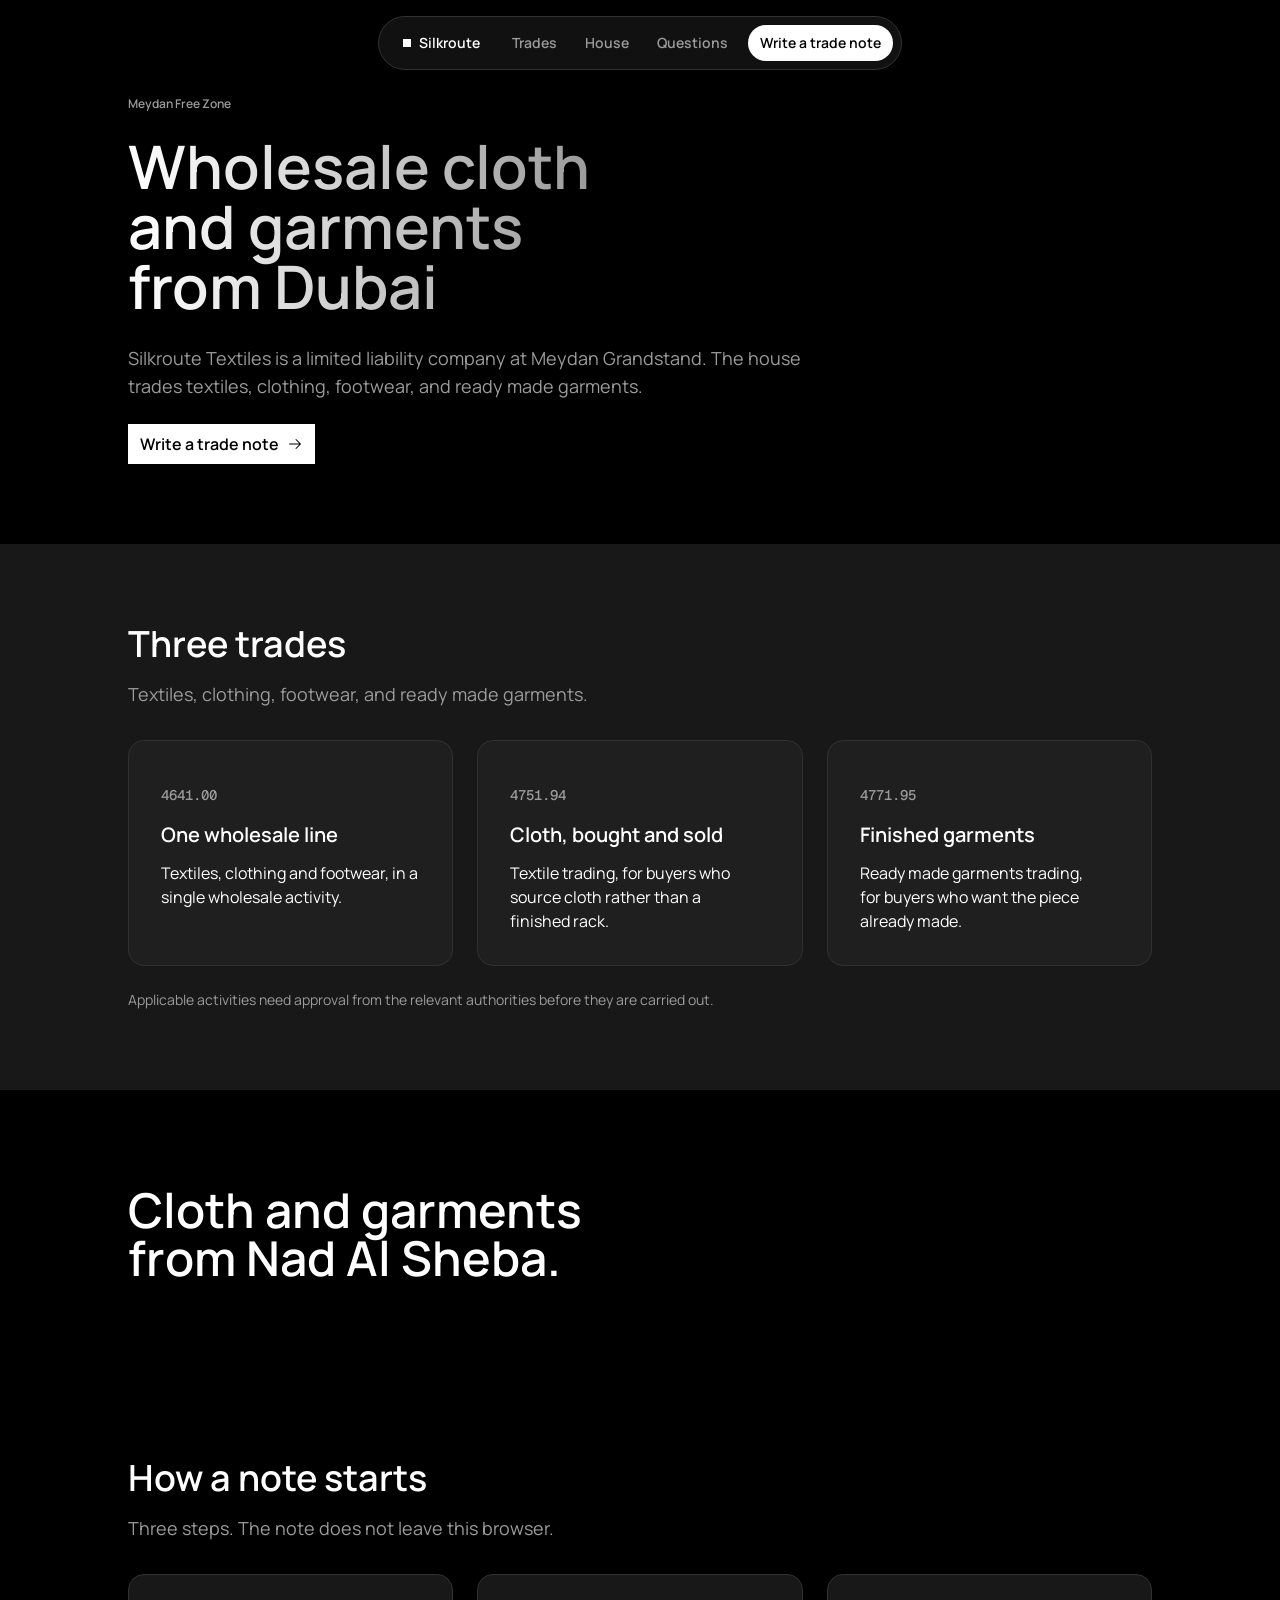
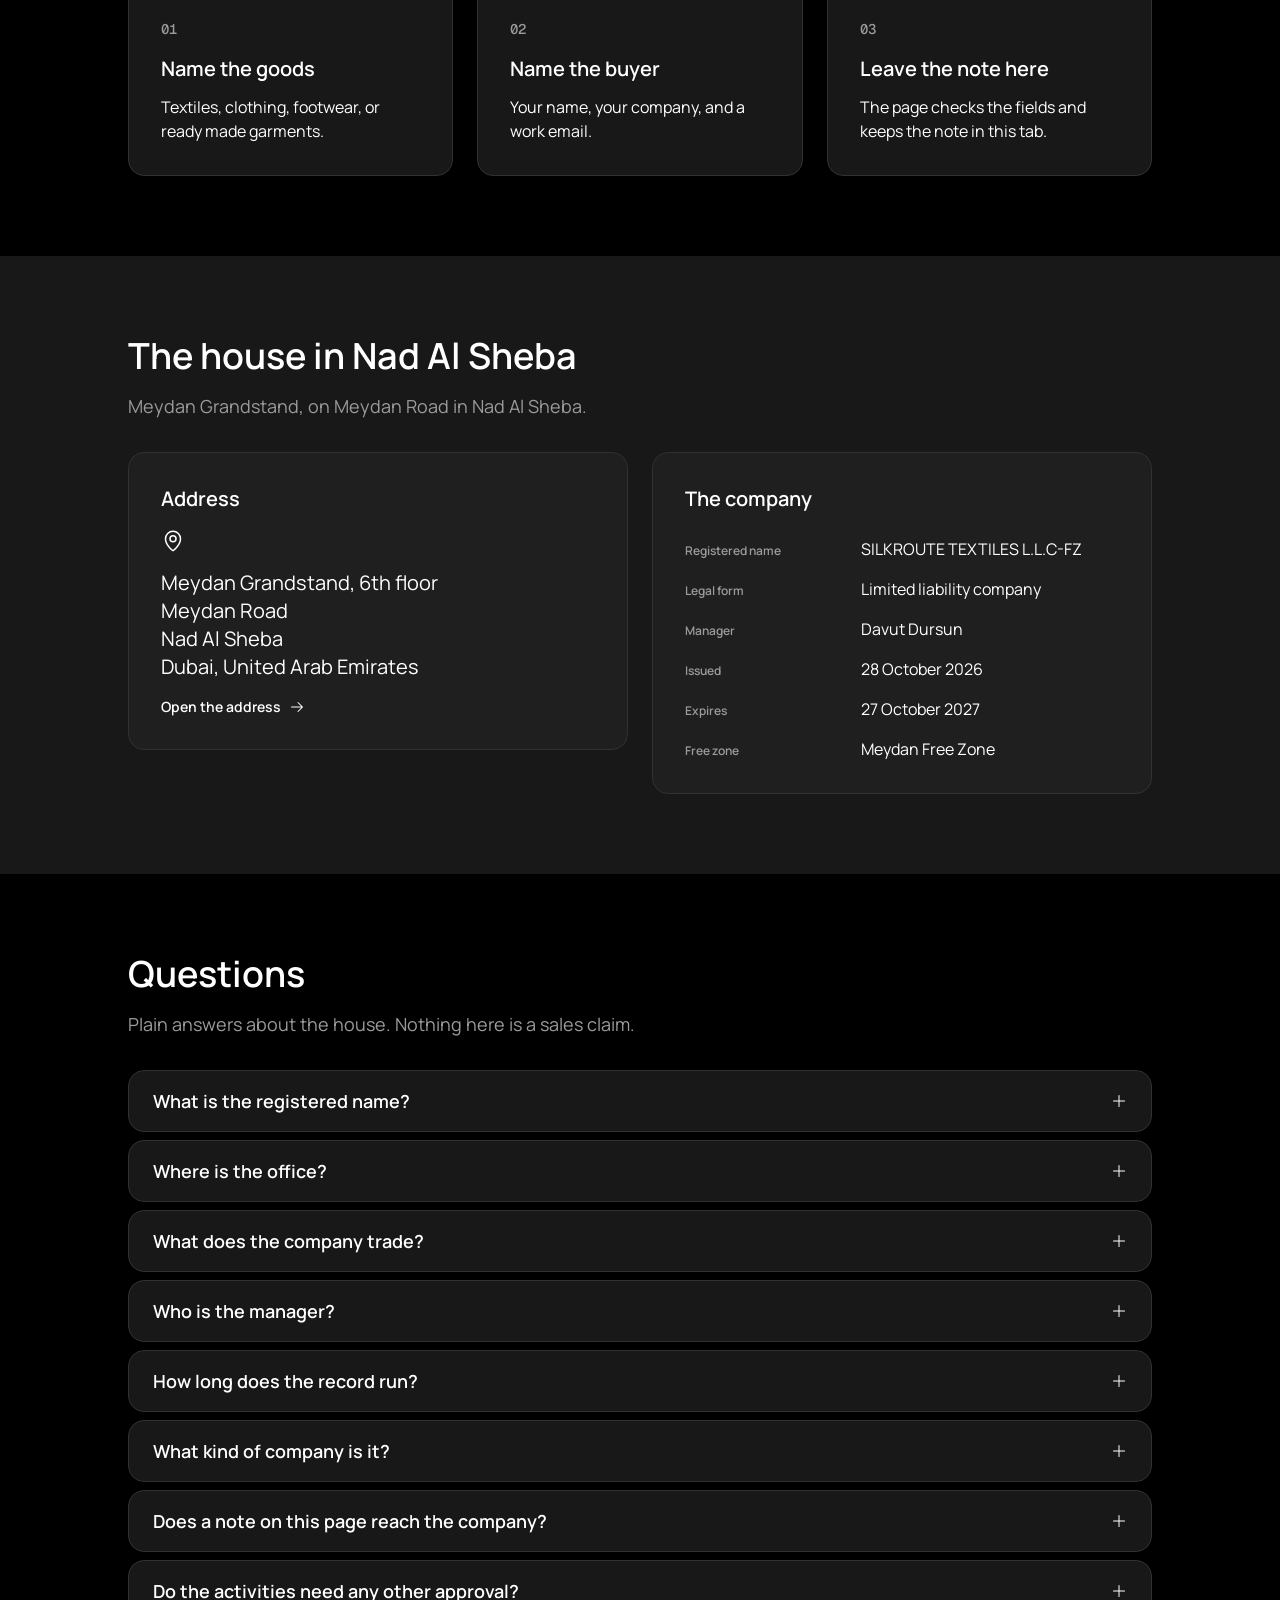
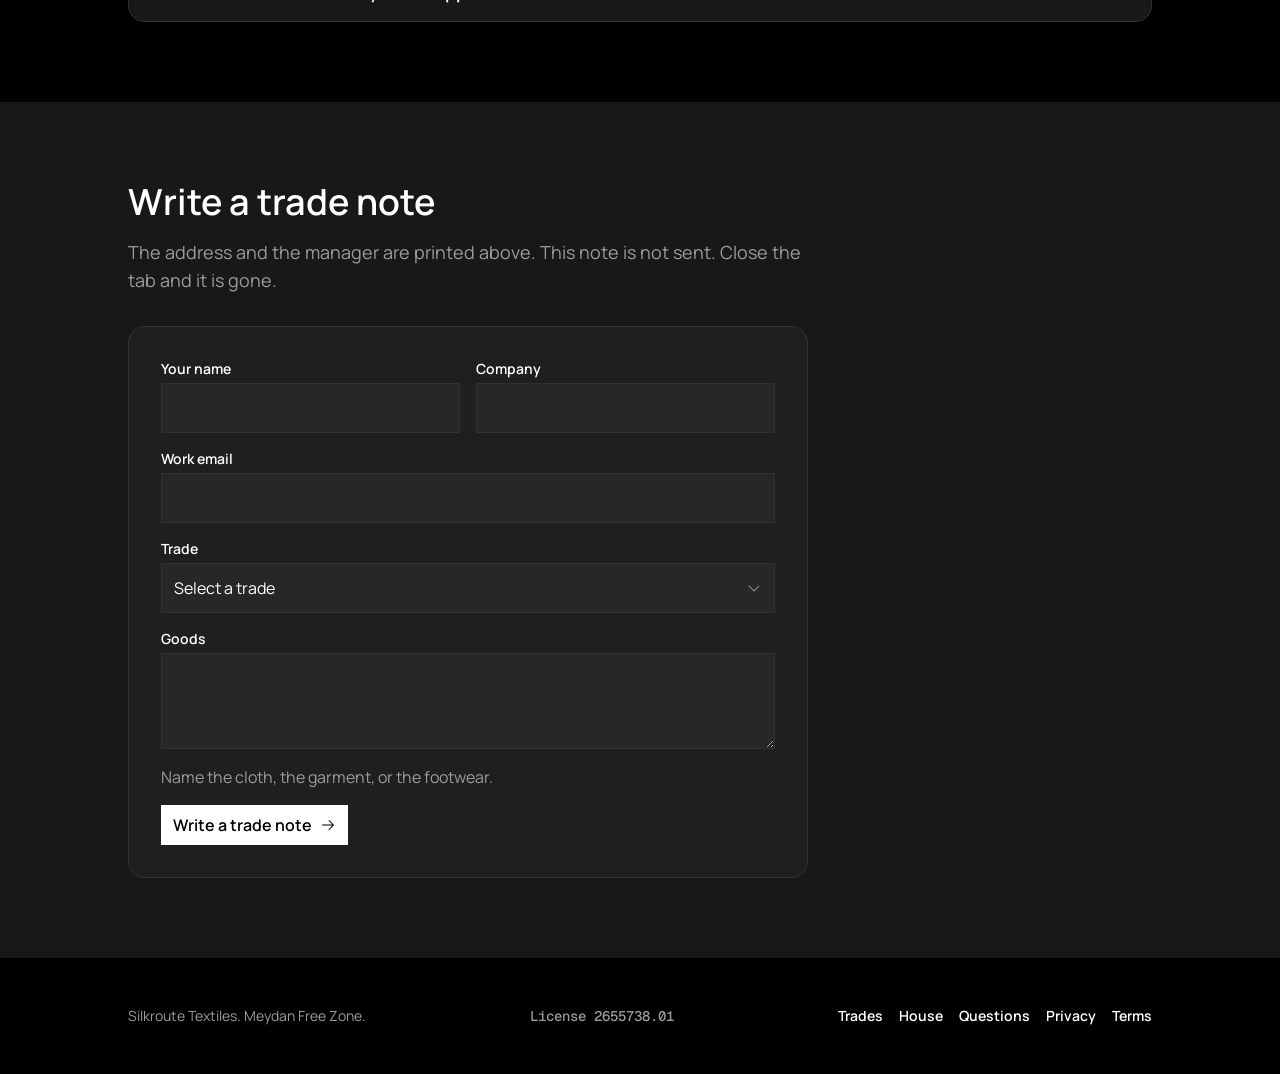
==== silkroute-textiles/index.html @ ddfe3d48 "fork attik silkroute textiles icin basit bir web sitesi" ====
<!DOCTYPE html>
<html lang="en">
<head>
  <meta charset="utf-8">
  <meta name="viewport" content="width=device-width, initial-scale=1">
  <title>Silkroute Textiles | Wholesale cloth and garments in Dubai</title>
  <meta name="description" content="Silkroute Textiles is a limited liability company at Meydan Grandstand, Dubai. The house trades textiles, clothing, footwear, and ready made garments.">
  <meta name="robots" content="index, follow">
  <meta name="theme-color" content="#000000">
  <meta property="og:type" content="website">
  <meta property="og:locale" content="en_US">
  <meta property="og:title" content="Silkroute Textiles | Wholesale cloth and garments in Dubai">
  <meta property="og:description" content="Silkroute Textiles is a limited liability company at Meydan Grandstand, Dubai. The house trades textiles, clothing, footwear, and ready made garments.">
  <meta property="og:image" content="og.svg">
  <meta property="og:image:width" content="1200">
  <meta property="og:image:height" content="630">
  <meta name="twitter:card" content="summary_large_image">
  <meta name="twitter:title" content="Silkroute Textiles | Wholesale cloth and garments in Dubai">
  <meta name="twitter:description" content="Silkroute Textiles is a limited liability company at Meydan Grandstand, Dubai. The house trades textiles, clothing, footwear, and ready made garments.">
  <meta name="twitter:image" content="og.svg">
  <link rel="icon" href="favicon.svg" type="image/svg+xml">
  <link rel="preload" href="fonts/manrope-latin-600.woff2" as="font" type="font/woff2" crossorigin>
  <link rel="stylesheet" href="css/site.css">
  <script>document.documentElement.classList.add("js");</script>
  <script type="application/ld+json">
  {
    "@context": "https://schema.org",
    "@graph": [
      {
        "@type": "Organization",
        "name": "Silkroute Textiles",
        "legalName": "SILKROUTE TEXTILES L.L.C-FZ",
        "address": {
          "@type": "PostalAddress",
          "streetAddress": "Meydan Grandstand, 6th floor, Meydan Road",
          "addressLocality": "Nad Al Sheba",
          "addressRegion": "Dubai",
          "addressCountry": "AE"
        },
        "employee": {
          "@type": "Person",
          "name": "Davut Dursun",
          "jobTitle": "Manager"
        }
      },
      {
        "@type": "FAQPage",
        "mainEntity": [
          {
            "@type": "Question",
            "name": "What is the registered name?",
            "acceptedAnswer": { "@type": "Answer", "text": "The registered name is SILKROUTE TEXTILES L.L.C-FZ. The company is a limited liability company." }
          },
          {
            "@type": "Question",
            "name": "Where is the office?",
            "acceptedAnswer": { "@type": "Answer", "text": "Meydan Grandstand, 6th floor, Meydan Road, Nad Al Sheba, Dubai, United Arab Emirates." }
          },
          {
            "@type": "Question",
            "name": "What does the company trade?",
            "acceptedAnswer": { "@type": "Answer", "text": "Wholesale of textiles, clothing and footwear. Textile trading. Ready made garments trading." }
          },
          {
            "@type": "Question",
            "name": "Who is the manager?",
            "acceptedAnswer": { "@type": "Answer", "text": "Davut Dursun is the manager." }
          },
          {
            "@type": "Question",
            "name": "How long does the record run?",
            "acceptedAnswer": { "@type": "Answer", "text": "It was issued on 28 October 2026 and it expires on 27 October 2027." }
          },
          {
            "@type": "Question",
            "name": "What kind of company is it?",
            "acceptedAnswer": { "@type": "Answer", "text": "A limited liability company in the Meydan Free Zone." }
          },
          {
            "@type": "Question",
            "name": "Does a note on this page reach the company?",
            "acceptedAnswer": { "@type": "Answer", "text": "No. The note stays in this browser tab. It is not sent to Silkroute." }
          },
          {
            "@type": "Question",
            "name": "Do the activities need any other approval?",
            "acceptedAnswer": { "@type": "Answer", "text": "Applicable activities need approval from the relevant authorities before they are carried out." }
          }
        ]
      }
    ]
  }
  </script>
</head>
<body>
  <a class="skip" href="#content">Skip to content</a>
  <header class="site-header">
    <div class="nav-bar">
      <a class="wordmark" href="index.html" aria-current="page">
        <span class="mark" aria-hidden="true"></span>
        Silkroute
      </a>
      <nav class="nav-desk" aria-label="Page sections">
        <a href="#trades">Trades</a>
        <a href="#house">House</a>
        <a href="#questions">Questions</a>
      </nav>
      <a class="btn btn-sm nav-cta" href="#note">Write a trade note</a>
      <button class="nav-toggle" type="button" aria-expanded="false" aria-controls="mobile-menu" aria-label="Open menu">
        <span class="lines" aria-hidden="true"><span></span><span></span><span></span></span>
      </button>
    </div>
  </header>
  <div id="mobile-menu" class="mobile-panel" role="dialog" aria-modal="true" aria-label="Menu" aria-hidden="true" inert>
    <a class="mobile-link" style="--i: 0" href="#trades">Trades</a>
    <a class="mobile-link" style="--i: 1" href="#house">House</a>
    <a class="mobile-link" style="--i: 2" href="#questions">Questions</a>
    <a class="mobile-link btn" style="--i: 3" href="#note">
      Write a trade note
      <svg viewBox="0 0 256 256" aria-hidden="true" fill="currentColor"><path d="M221.66,133.66l-72,72a8,8,0,0,1-11.32-11.32L196.69,136H40a8,8,0,0,1,0-16H196.69L138.34,61.66a8,8,0,0,1,11.32-11.32l72,72A8,8,0,0,1,221.66,133.66Z"/></svg>
    </a>
  </div>

  <main id="content">
    <section class="hero">
      <div class="wrap hero-grid">
        <div class="hero-copy">
          <p class="eyebrow">Meydan Free Zone</p>
          <h1>Wholesale cloth<br>and garments<br>from Dubai</h1>
          <p class="lede">Silkroute Textiles is a limited liability company at Meydan Grandstand. The house trades textiles, clothing, footwear, and ready made garments.</p>
          <a class="btn" href="#note">
            Write a trade note
            <svg viewBox="0 0 256 256" aria-hidden="true" fill="currentColor"><path d="M221.66,133.66l-72,72a8,8,0,0,1-11.32-11.32L196.69,136H40a8,8,0,0,1,0-16H196.69L138.34,61.66a8,8,0,0,1,11.32-11.32l72,72A8,8,0,0,1,221.66,133.66Z"/></svg>
          </a>
        </div>
      </div>
    </section>

    <section class="section band" id="trades">
      <div class="wrap reveal">
        <div class="section-head">
          <h2>Three trades</h2>
          <p class="lede">Textiles, clothing, footwear, and ready made garments.</p>
        </div>
        <div class="cards three">
          <article class="card">
            <p class="num mono">4641.00</p>
            <h3>One wholesale line</h3>
            <p>Textiles, clothing and footwear, in a single wholesale activity.</p>
          </article>
          <article class="card">
            <p class="num mono">4751.94</p>
            <h3>Cloth, bought and sold</h3>
            <p>Textile trading, for buyers who source cloth rather than a finished rack.</p>
          </article>
          <article class="card">
            <p class="num mono">4771.95</p>
            <h3>Finished garments</h3>
            <p>Ready made garments trading, for buyers who want the piece already made.</p>
          </article>
        </div>
        <p class="footnote">Applicable activities need approval from the relevant authorities before they are carried out.</p>
      </div>
    </section>

    <section class="tagline" aria-labelledby="tagline-text">
      <div class="wrap">
        <h2 id="tagline-text">
          <span class="word">Cloth</span>
          <span class="word">and</span>
          <span class="word">garments</span>
          <br>
          <span class="word">from</span>
          <span class="word">Nad</span>
          <span class="word">Al</span>
          <span class="word">Sheba.</span>
        </h2>
      </div>
    </section>

    <section class="section" id="path">
      <div class="wrap reveal">
        <div class="section-head">
          <h2>How a note starts</h2>
          <p class="lede">Three steps. The note does not leave this browser.</p>
        </div>
        <div class="cards three">
          <article class="card">
            <p class="num mono">01</p>
            <h3>Name the goods</h3>
            <p>Textiles, clothing, footwear, or ready made garments.</p>
          </article>
          <article class="card">
            <p class="num mono">02</p>
            <h3>Name the buyer</h3>
            <p>Your name, your company, and a work email.</p>
          </article>
          <article class="card">
            <p class="num mono">03</p>
            <h3>Leave the note here</h3>
            <p>The page checks the fields and keeps the note in this tab.</p>
          </article>
        </div>
      </div>
    </section>

    <section class="section band" id="house">
      <div class="wrap reveal">
        <div class="section-head">
          <h2>The house in Nad Al Sheba</h2>
          <p class="lede">Meydan Grandstand, on Meydan Road in Nad Al Sheba.</p>
        </div>
        <div class="house-grid">
          <article class="card address">
            <h3>Address</h3>
            <svg class="pin" viewBox="0 0 256 256" aria-hidden="true" fill="currentColor"><path d="M128,64a40,40,0,1,0,40,40A40,40,0,0,0,128,64Zm0,64a24,24,0,1,1,24-24A24,24,0,0,1,128,128Zm0-112a88.1,88.1,0,0,0-88,88c0,31.4,14.51,64.68,42,96.25a254.19,254.19,0,0,0,41.45,38.3,8,8,0,0,0,9.18,0A254.19,254.19,0,0,0,174,200.25c27.45-31.57,42-64.85,42-96.25A88.1,88.1,0,0,0,128,16Zm0,206c-16.53-13-72-60.75-72-118a72,72,0,0,1,144,0C200,161.23,144.53,209,128,222Z"/></svg>
            <p>Meydan Grandstand, 6th floor<br>Meydan Road<br>Nad Al Sheba<br>Dubai, United Arab Emirates</p>
            <a class="text-link" href="https://www.google.com/maps/search/?api=1&amp;query=Meydan%20Grandstand%2C%20Meydan%20Road%2C%20Nad%20Al%20Sheba%2C%20Dubai">
              Open the address
              <svg viewBox="0 0 256 256" aria-hidden="true" fill="currentColor"><path d="M221.66,133.66l-72,72a8,8,0,0,1-11.32-11.32L196.69,136H40a8,8,0,0,1,0-16H196.69L138.34,61.66a8,8,0,0,1,11.32-11.32l72,72A8,8,0,0,1,221.66,133.66Z"/></svg>
            </a>
          </article>
          <article class="card">
            <h3>The company</h3>
            <dl class="record">
              <div>
                <dt>Registered name</dt>
                <dd>SILKROUTE TEXTILES L.L.C-FZ</dd>
              </div>
              <div>
                <dt>Legal form</dt>
                <dd>Limited liability company</dd>
              </div>
              <div>
                <dt>Manager</dt>
                <dd>Davut Dursun</dd>
              </div>
              <div>
                <dt>Issued</dt>
                <dd>28 October 2026</dd>
              </div>
              <div>
                <dt>Expires</dt>
                <dd>27 October 2027</dd>
              </div>
              <div>
                <dt>Free zone</dt>
                <dd>Meydan Free Zone</dd>
              </div>
            </dl>
          </article>
        </div>
      </div>
    </section>

    <section class="section" id="questions">
      <div class="wrap reveal">
        <div class="section-head">
          <h2>Questions</h2>
          <p class="lede">Plain answers about the house. Nothing here is a sales claim.</p>
        </div>
        <div class="questions">
          <details class="card qa">
            <summary>What is the registered name? <svg class="plus" viewBox="0 0 256 256" aria-hidden="true" fill="currentColor"><path d="M224,128a8,8,0,0,1-8,8H136v80a8,8,0,0,1-16,0V136H40a8,8,0,0,1,0-16h80V40a8,8,0,0,1,16,0v80h80A8,8,0,0,1,224,128Z"/></svg></summary>
            <div class="answer"><p>The registered name is SILKROUTE TEXTILES L.L.C-FZ. The company is a limited liability company.</p></div>
          </details>
          <details class="card qa">
            <summary>Where is the office? <svg class="plus" viewBox="0 0 256 256" aria-hidden="true" fill="currentColor"><path d="M224,128a8,8,0,0,1-8,8H136v80a8,8,0,0,1-16,0V136H40a8,8,0,0,1,0-16h80V40a8,8,0,0,1,16,0v80h80A8,8,0,0,1,224,128Z"/></svg></summary>
            <div class="answer"><p>Meydan Grandstand, 6th floor, Meydan Road, Nad Al Sheba, Dubai, United Arab Emirates.</p></div>
          </details>
          <details class="card qa">
            <summary>What does the company trade? <svg class="plus" viewBox="0 0 256 256" aria-hidden="true" fill="currentColor"><path d="M224,128a8,8,0,0,1-8,8H136v80a8,8,0,0,1-16,0V136H40a8,8,0,0,1,0-16h80V40a8,8,0,0,1,16,0v80h80A8,8,0,0,1,224,128Z"/></svg></summary>
            <div class="answer"><p>Wholesale of textiles, clothing and footwear. Textile trading. Ready made garments trading.</p></div>
          </details>
          <details class="card qa">
            <summary>Who is the manager? <svg class="plus" viewBox="0 0 256 256" aria-hidden="true" fill="currentColor"><path d="M224,128a8,8,0,0,1-8,8H136v80a8,8,0,0,1-16,0V136H40a8,8,0,0,1,0-16h80V40a8,8,0,0,1,16,0v80h80A8,8,0,0,1,224,128Z"/></svg></summary>
            <div class="answer"><p>Davut Dursun is the manager.</p></div>
          </details>
          <details class="card qa">
            <summary>How long does the record run? <svg class="plus" viewBox="0 0 256 256" aria-hidden="true" fill="currentColor"><path d="M224,128a8,8,0,0,1-8,8H136v80a8,8,0,0,1-16,0V136H40a8,8,0,0,1,0-16h80V40a8,8,0,0,1,16,0v80h80A8,8,0,0,1,224,128Z"/></svg></summary>
            <div class="answer"><p>It was issued on 28 October 2026 and it expires on 27 October 2027.</p></div>
          </details>
          <details class="card qa">
            <summary>What kind of company is it? <svg class="plus" viewBox="0 0 256 256" aria-hidden="true" fill="currentColor"><path d="M224,128a8,8,0,0,1-8,8H136v80a8,8,0,0,1-16,0V136H40a8,8,0,0,1,0-16h80V40a8,8,0,0,1,16,0v80h80A8,8,0,0,1,224,128Z"/></svg></summary>
            <div class="answer"><p>A limited liability company in the Meydan Free Zone.</p></div>
          </details>
          <details class="card qa">
            <summary>Does a note on this page reach the company? <svg class="plus" viewBox="0 0 256 256" aria-hidden="true" fill="currentColor"><path d="M224,128a8,8,0,0,1-8,8H136v80a8,8,0,0,1-16,0V136H40a8,8,0,0,1,0-16h80V40a8,8,0,0,1,16,0v80h80A8,8,0,0,1,224,128Z"/></svg></summary>
            <div class="answer"><p>No. The note stays in this browser tab. It is not sent to Silkroute.</p></div>
          </details>
          <details class="card qa">
            <summary>Do the activities need any other approval? <svg class="plus" viewBox="0 0 256 256" aria-hidden="true" fill="currentColor"><path d="M224,128a8,8,0,0,1-8,8H136v80a8,8,0,0,1-16,0V136H40a8,8,0,0,1,0-16h80V40a8,8,0,0,1,16,0v80h80A8,8,0,0,1,224,128Z"/></svg></summary>
            <div class="answer"><p>Applicable activities need approval from the relevant authorities before they are carried out.</p></div>
          </details>
        </div>
      </div>
    </section>

    <section class="section band" id="note">
      <div class="wrap reveal">
        <div class="section-head">
          <h2>Write a trade note</h2>
          <p class="lede">The address and the manager are printed above. This note is not sent. Close the tab and it is gone.</p>
        </div>
        <div class="note-grid">
          <div class="card">
            <noscript><p class="noscript-note">The note form needs JavaScript. The company facts on this page are still here to read.</p></noscript>
            <form class="note-form" method="post" action="index.html#note" novalidate>
              <div class="pair">
                <div class="field">
                  <label for="who">Your name</label>
                  <input id="who" name="who" type="text" autocomplete="name" required>
                  <p class="error" id="who-error"></p>
                </div>
                <div class="field">
                  <label for="buyer">Company</label>
                  <input id="buyer" name="buyer" type="text" autocomplete="organization" required>
                  <p class="error" id="buyer-error"></p>
                </div>
              </div>
              <div class="field">
                <label for="mail">Work email</label>
                <input id="mail" name="mail" type="email" autocomplete="email" inputmode="email" autocapitalize="off" spellcheck="false" required>
                <p class="error" id="mail-error"></p>
              </div>
              <div class="field">
                <label for="trade">Trade</label>
                <select id="trade" name="trade" required>
                  <option value="">Select a trade</option>
                  <option>Wholesale of textiles, clothing and footwear</option>
                  <option>Textile trading</option>
                  <option>Ready made garments trading</option>
                </select>
                <p class="error" id="trade-error"></p>
              </div>
              <div class="field">
                <label for="goods">Goods</label>
                <textarea id="goods" name="goods" aria-describedby="goods-hint" required></textarea>
                <p class="hint" id="goods-hint">Name the cloth, the garment, or the footwear.</p>
                <p class="error" id="goods-error"></p>
              </div>
              <button class="btn" type="submit">
                Write a trade note
                <svg viewBox="0 0 256 256" aria-hidden="true" fill="currentColor"><path d="M221.66,133.66l-72,72a8,8,0,0,1-11.32-11.32L196.69,136H40a8,8,0,0,1,0-16H196.69L138.34,61.66a8,8,0,0,1,11.32-11.32l72,72A8,8,0,0,1,221.66,133.66Z"/></svg>
              </button>
            </form>
            <div class="confirm" role="status" aria-live="polite" hidden></div>
          </div>
        </div>
      </div>
    </section>
  </main>

  <footer class="site-foot">
    <div class="wrap foot">
      <p>Silkroute Textiles. Meydan Free Zone.</p>
      <p class="mono">License 2655738.01</p>
      <nav aria-label="Footer">
        <a href="#trades">Trades</a>
        <a href="#house">House</a>
        <a href="#questions">Questions</a>
        <a href="privacy.html">Privacy</a>
        <a href="terms.html">Terms</a>
      </nav>
    </div>
  </footer>
  <script src="js/site.js"></script>
</body>
</html>
---- silkroute-textiles/css/site.css ----
@font-face {
  font-family: Manrope;
  font-style: normal;
  font-weight: 400;
  font-display: swap;
  src: url("../fonts/manrope-latin-ext-400.woff2") format("woff2");
  unicode-range: U+0100-02BA, U+02BD-02C5, U+02C7-02CC, U+02CE-02D7, U+02DD-02FF, U+0304, U+0308, U+0329, U+1D00-1DBF, U+1E00-1E9F, U+1EF2-1EFF, U+2020, U+20A0-20AB, U+20AD-20C0, U+2113, U+2C60-2C7F, U+A720-A7FF;
}
@font-face {
  font-family: Manrope;
  font-style: normal;
  font-weight: 400;
  font-display: swap;
  src: url("../fonts/manrope-latin-400.woff2") format("woff2");
  unicode-range: U+0000-00FF, U+0131, U+0152-0153, U+02BB-02BC, U+02C6, U+02DA, U+02DC, U+0304, U+0308, U+0329, U+2000-206F, U+20AC, U+2122, U+2191, U+2193, U+2212, U+2215, U+FEFF, U+FFFD;
}
@font-face {
  font-family: Manrope;
  font-style: normal;
  font-weight: 500;
  font-display: swap;
  src: url("../fonts/manrope-latin-ext-500.woff2") format("woff2");
  unicode-range: U+0100-02BA, U+02BD-02C5, U+02C7-02CC, U+02CE-02D7, U+02DD-02FF, U+0304, U+0308, U+0329, U+1D00-1DBF, U+1E00-1E9F, U+1EF2-1EFF, U+2020, U+20A0-20AB, U+20AD-20C0, U+2113, U+2C60-2C7F, U+A720-A7FF;
}
@font-face {
  font-family: Manrope;
  font-style: normal;
  font-weight: 500;
  font-display: swap;
  src: url("../fonts/manrope-latin-500.woff2") format("woff2");
  unicode-range: U+0000-00FF, U+0131, U+0152-0153, U+02BB-02BC, U+02C6, U+02DA, U+02DC, U+0304, U+0308, U+0329, U+2000-206F, U+20AC, U+2122, U+2191, U+2193, U+2212, U+2215, U+FEFF, U+FFFD;
}
@font-face {
  font-family: Manrope;
  font-style: normal;
  font-weight: 600;
  font-display: swap;
  src: url("../fonts/manrope-latin-ext-600.woff2") format("woff2");
  unicode-range: U+0100-02BA, U+02BD-02C5, U+02C7-02CC, U+02CE-02D7, U+02DD-02FF, U+0304, U+0308, U+0329, U+1D00-1DBF, U+1E00-1E9F, U+1EF2-1EFF, U+2020, U+20A0-20AB, U+20AD-20C0, U+2113, U+2C60-2C7F, U+A720-A7FF;
}
@font-face {
  font-family: Manrope;
  font-style: normal;
  font-weight: 600;
  font-display: swap;
  src: url("../fonts/manrope-latin-600.woff2") format("woff2");
  unicode-range: U+0000-00FF, U+0131, U+0152-0153, U+02BB-02BC, U+02C6, U+02DA, U+02DC, U+0304, U+0308, U+0329, U+2000-206F, U+20AC, U+2122, U+2191, U+2193, U+2212, U+2215, U+FEFF, U+FFFD;
}
@font-face {
  font-family: "Geist Mono";
  font-style: normal;
  font-weight: 400;
  font-display: swap;
  src: url("../fonts/geist-mono-latin-400.woff2") format("woff2");
  unicode-range: U+0000-00FF, U+0131, U+0152-0153, U+02BB-02BC, U+02C6, U+02DA, U+02DC, U+0304, U+0308, U+0329, U+2000-206F, U+20AC, U+2122, U+2191, U+2193, U+2212, U+2215, U+FEFF, U+FFFD;
}
@font-face {
  font-family: "Geist Mono";
  font-style: normal;
  font-weight: 500;
  font-display: swap;
  src: url("../fonts/geist-mono-latin-500.woff2") format("woff2");
  unicode-range: U+0000-00FF, U+0131, U+0152-0153, U+02BB-02BC, U+02C6, U+02DA, U+02DC, U+0304, U+0308, U+0329, U+2000-206F, U+20AC, U+2122, U+2191, U+2193, U+2212, U+2215, U+FEFF, U+FFFD;
}

:root {
  --ease: cubic-bezier(0.22, 1, 0.36, 1);
  --bg: #000000;
  --bg-1: #181818;
  --bg-2: #1f1f1f;
  --bg-3: #272727;
  --line: #313131;
  --ink: #ffffff;
  --muted: #9b9b9b;
  --s-25: 2px;
  --s-50: 4px;
  --s-75: 8px;
  --s-100: 12px;
  --s-200: 16px;
  --s-300: 24px;
  --s-400: 32px;
  --s-500: 40px;
  --s-600: 48px;
  --s-700: 64px;
  --s-800: 80px;
  --s-900: 96px;
}

*,
*::before,
*::after { box-sizing: border-box; }

[hidden] { display: none !important; }

html {
  scroll-padding-top: var(--s-900);
  background: var(--bg);
  color: var(--ink);
  font-family: Manrope, sans-serif;
  font-size: 16px;
  line-height: 24px;
  font-weight: 400;
  font-synthesis: none;
  font-style: normal;
}

body {
  margin: 0;
  min-height: 100vh;
  background: var(--bg);
  color: var(--ink);
}

body.nav-open { overflow: hidden; }

::selection {
  background: var(--line);
  color: var(--ink);
}

h1, h2, h3, p, ul, ol, dl, dd { margin: 0; }

a { color: inherit; }

img, svg { display: block; }

button, input, select, textarea {
  font: inherit;
  color: inherit;
}

.sr {
  position: absolute;
  width: 1px;
  height: 1px;
  padding: 0;
  margin: -1px;
  overflow: hidden;
  clip: rect(0, 0, 0, 0);
  white-space: nowrap;
  border: 0;
}

.skip {
  position: absolute;
  left: var(--s-200);
  top: var(--s-200);
  z-index: 40;
  padding: var(--s-75) var(--s-100);
  background: var(--ink);
  color: var(--bg);
  font-size: 14px;
  line-height: 20px;
  font-weight: 600;
  text-decoration: none;
  transform: translateY(-96px);
  transition: transform 500ms var(--ease);
}

.skip:focus { transform: none; }

:focus-visible {
  outline: 2px solid var(--ink);
  outline-offset: 2px;
}

.wrap {
  width: min(1120px, 100%);
  margin-inline: auto;
  padding-inline: var(--s-300);
}

.mono {
  font-family: "Geist Mono", ui-monospace, monospace;
  font-weight: 500;
}

.eyebrow {
  font-size: 12px;
  line-height: 16px;
  font-weight: 600;
  color: var(--muted);
}

.muted { color: var(--muted); }

.lede {
  max-width: 680px;
  font-size: 18px;
  line-height: 28px;
  color: var(--muted);
  text-wrap: pretty;
}

h1, h2, h3 { font-weight: 600; text-wrap: balance; }

.site-header {
  position: fixed;
  z-index: 30;
  top: var(--s-200);
  left: 0;
  right: 0;
  display: flex;
  justify-content: center;
  pointer-events: none;
}

.nav-bar {
  pointer-events: auto;
  display: flex;
  align-items: center;
  gap: var(--s-75);
  max-width: calc(100% - 32px);
  padding: var(--s-75) var(--s-75) var(--s-75) var(--s-100);
  background: rgba(24, 24, 24, 0.72);
  border: 1px solid var(--line);
  border-radius: 9999px;
  backdrop-filter: blur(24px);
}

@supports not (backdrop-filter: blur(24px)) {
  .nav-bar { background: rgba(24, 24, 24, 0.96); }
}

.wordmark {
  display: inline-flex;
  align-items: center;
  gap: var(--s-75);
  padding: var(--s-75) var(--s-100);
  color: var(--ink);
  font-size: 14px;
  line-height: 20px;
  font-weight: 600;
  text-decoration: none;
  border-radius: 9999px;
  transition: background-color 300ms var(--ease), transform 500ms var(--ease);
}

.wordmark:hover { background: var(--bg-3); transform: translateY(-2px); }
.wordmark:active { transform: scale(0.98); }

.mark {
  width: var(--s-75);
  height: var(--s-75);
  background: var(--ink);
}

.nav-desk {
  display: none;
  align-items: center;
  gap: var(--s-50);
}

.nav-desk a,
.nav-desk [aria-current="page"] {
  display: inline-flex;
  align-items: center;
  padding: var(--s-75) var(--s-100);
  color: var(--muted);
  font-size: 14px;
  line-height: 20px;
  font-weight: 600;
  text-decoration: none;
  border-radius: 9999px;
  transition: background-color 300ms var(--ease), color 300ms var(--ease), transform 500ms var(--ease);
}

.nav-desk a:hover {
  color: var(--ink);
  background: var(--bg-3);
  transform: translateY(-2px);
}

.nav-desk a:active { transform: scale(0.98); }

.nav-desk a[aria-current="page"],
.nav-desk [aria-current="page"] {
  color: var(--ink);
  background: var(--bg-3);
}

.btn.nav-cta { display: none; }

.btn {
  display: inline-flex;
  align-items: center;
  justify-content: center;
  gap: var(--s-75);
  padding: var(--s-75) var(--s-100);
  background: var(--ink);
  color: var(--bg);
  border: 0;
  border-radius: 0;
  font-size: 16px;
  line-height: 24px;
  font-weight: 600;
  text-decoration: none;
  cursor: pointer;
  transition: background-color 300ms var(--ease), transform 500ms var(--ease);
}

.btn svg,
.text-link svg {
  width: var(--s-200);
  height: var(--s-200);
  flex: none;
}

.btn:hover { background: var(--muted); transform: translateY(-2px); }
.btn:active { transform: scale(0.98); }
.btn:disabled { opacity: 0.4; cursor: default; transform: none; }

.btn-sm {
  font-size: 14px;
  line-height: 20px;
  border-radius: 9999px;
}

.nav-toggle {
  display: inline-flex;
  align-items: center;
  justify-content: center;
  width: var(--s-500);
  height: var(--s-500);
  padding: 0;
  background: transparent;
  border: 0;
  border-radius: 9999px;
  cursor: pointer;
  transition: background-color 300ms var(--ease), transform 500ms var(--ease);
}

.nav-toggle:hover { background: var(--bg-3); }
.nav-toggle:active { transform: scale(0.98); }

.lines {
  width: var(--s-200);
  height: var(--s-200);
  display: flex;
  flex-direction: column;
  justify-content: center;
  gap: var(--s-50);
}

.lines span {
  display: block;
  width: var(--s-200);
  height: var(--s-25);
  background: var(--ink);
  transition: transform 500ms var(--ease), opacity 300ms var(--ease);
}

.nav-toggle[aria-expanded="true"] .lines span:nth-child(1) {
  transform: translateY(6px) rotate(45deg);
}

.nav-toggle[aria-expanded="true"] .lines span:nth-child(2) { opacity: 0; }

.nav-toggle[aria-expanded="true"] .lines span:nth-child(3) {
  transform: translateY(-6px) rotate(-45deg);
}

.mobile-panel {
  position: fixed;
  inset: 0;
  z-index: 20;
  display: flex;
  flex-direction: column;
  gap: var(--s-300);
  padding: var(--s-900) var(--s-300) var(--s-300);
  background: rgba(0, 0, 0, 0.94);
  backdrop-filter: blur(24px);
  opacity: 0;
  pointer-events: none;
  transition: opacity 500ms var(--ease);
}

.mobile-panel.is-open {
  opacity: 1;
  pointer-events: auto;
}

.mobile-link {
  font-size: 30px;
  line-height: 36px;
  font-weight: 600;
  text-decoration: none;
  opacity: 0;
  transform: translateY(24px);
  transition: opacity 500ms var(--ease), transform 500ms var(--ease), color 300ms var(--ease);
  transition-delay: calc(var(--i) * 60ms);
}

.mobile-panel.is-open .mobile-link {
  opacity: 1;
  transform: none;
}

.mobile-link:hover { color: var(--muted); }
.mobile-link:active { transform: translateY(1px); }

.mobile-panel .btn {
  align-self: flex-start;
  font-size: 16px;
  line-height: 24px;
  border-radius: 0;
}

.mobile-panel .btn:hover { color: var(--bg); }

.hero { padding-top: var(--s-900); padding-bottom: var(--s-800); }

.hero-grid {
  display: grid;
  gap: var(--s-400);
}

.hero-copy {
  display: flex;
  flex-direction: column;
  align-items: flex-start;
  gap: var(--s-300);
  max-width: 680px;
}

.hero h1 {
  max-width: 680px;
  padding-bottom: var(--s-50);
  font-size: 36px;
  line-height: 40px;
  font-weight: 600;
  background-image: linear-gradient(90deg, #ffffff, #9b9b9b);
  -webkit-background-clip: text;
  background-clip: text;
  color: transparent;
}

.hero h1::selection {
  background: var(--line);
  color: var(--ink);
  -webkit-text-fill-color: var(--ink);
}

.proof {
  font-size: 14px;
  line-height: 20px;
  color: var(--muted);
}

.plate,
.card {
  background: var(--bg-1);
  border: 1px solid var(--line);
  border-radius: 16px;
  padding: var(--s-400);
}

.band .card { background: var(--bg-2); }

.plate {
  display: flex;
  flex-direction: column;
  gap: var(--s-300);
}

.plate-no {
  font-size: 36px;
  line-height: 40px;
}

.plate-list {
  list-style: none;
  padding: 0;
  display: grid;
  gap: var(--s-100);
}

.plate-list li {
  display: grid;
  grid-template-columns: var(--s-400) 1fr;
  gap: var(--s-100);
  font-size: 14px;
  line-height: 20px;
  text-wrap: pretty;
}

.plate-list .mono {
  color: var(--muted);
  font-size: 14px;
  line-height: 20px;
  padding-top: var(--s-25);
}

.section { padding-block: var(--s-800); }

.band { background: var(--bg-1); }

.section-head {
  display: flex;
  flex-direction: column;
  gap: var(--s-200);
  margin-bottom: var(--s-400);
}

.section h2 {
  max-width: 680px;
  font-size: 30px;
  line-height: 36px;
}

.cards {
  display: grid;
  gap: var(--s-200);
}

.card h3 {
  margin-top: var(--s-200);
  font-size: 20px;
  line-height: 28px;
}

.card h3:first-child { margin-top: 0; }

.address {
  display: flex;
  flex-direction: column;
  align-items: flex-start;
  gap: var(--s-200);
}

.address p,
.address .text-link { margin-top: 0; }

.card p,
.prose p,
.answer p {
  margin-top: var(--s-100);
  font-size: 16px;
  line-height: 24px;
  text-wrap: pretty;
}

.card .num {
  font-size: 14px;
  line-height: 20px;
  color: var(--muted);
}

.footnote {
  max-width: 680px;
  margin-top: var(--s-300);
  font-size: 14px;
  line-height: 20px;
  color: var(--muted);
  text-wrap: pretty;
}

.tagline { padding-block: var(--s-900); }

.tagline h2 {
  max-width: 680px;
  font-size: 36px;
  line-height: 40px;
}

.word { color: var(--ink); }

.tagline.is-armed .word {
  color: rgba(255, 255, 255, 0.3);
  transition: color 500ms var(--ease);
}

.tagline.is-armed .word.is-on { color: var(--ink); }

.house-grid,
.split {
  display: grid;
  gap: var(--s-200);
}

.address p {
  margin-top: 0;
  font-size: 20px;
  line-height: 28px;
  text-wrap: pretty;
}

.pin {
  width: var(--s-300);
  height: var(--s-300);
  color: var(--ink);
}

.record {
  display: grid;
  gap: var(--s-200);
  margin-top: var(--s-300);
}

.record div {
  display: grid;
  gap: var(--s-50);
}

.record dt {
  font-size: 12px;
  line-height: 16px;
  font-weight: 600;
  color: var(--muted);
}

.record dd {
  font-size: 16px;
  line-height: 24px;
  text-wrap: pretty;
}

.text-link {
  display: inline-flex;
  align-items: center;
  gap: var(--s-75);
  margin-top: var(--s-300);
  color: var(--ink);
  font-size: 14px;
  line-height: 20px;
  font-weight: 600;
  text-decoration: none;
  transition: color 300ms var(--ease), transform 500ms var(--ease);
}

.text-link:hover { color: var(--muted); transform: translateY(-2px); }
.text-link:active { transform: translateY(1px); }

.questions { display: grid; gap: var(--s-75); }

.qa { padding: 0; overflow: hidden; }

.qa summary {
  display: flex;
  align-items: center;
  justify-content: space-between;
  gap: var(--s-200);
  padding: var(--s-200) var(--s-300);
  font-size: 18px;
  line-height: 28px;
  font-weight: 600;
  cursor: pointer;
  list-style: none;
  text-wrap: balance;
  transition: background-color 300ms var(--ease), transform 500ms var(--ease);
}

.qa summary::-webkit-details-marker { display: none; }

.qa summary:hover { background: var(--bg-2); }
.qa summary:active { transform: translateY(1px); }

.qa .plus {
  width: var(--s-200);
  height: var(--s-200);
  flex: none;
  transition: transform 500ms var(--ease);
}

.qa[open] .plus { transform: rotate(45deg); }

.answer { padding: 0 var(--s-300) var(--s-200); }

.answer p { color: var(--muted); }

.note-grid { display: grid; gap: var(--s-300); }

.note-form,
.confirm {
  display: grid;
  gap: var(--s-200);
  justify-items: start;
}

.note-form .field,
.note-form .pair,
.confirm,
.confirm p,
.confirm h3 {
  justify-self: stretch;
  width: 100%;
}

.pair { display: grid; gap: var(--s-200); }

.field { display: grid; gap: var(--s-50); }

.field label {
  font-size: 14px;
  line-height: 20px;
  font-weight: 600;
}

.field input,
.field select,
.field textarea {
  width: 100%;
  padding: var(--s-100);
  background: var(--bg-3);
  border: 1px solid var(--line);
  border-radius: 0;
  font-size: 16px;
  line-height: 24px;
  transition: border-color 300ms var(--ease), background-color 300ms var(--ease);
}

.field textarea { min-height: var(--s-900); resize: vertical; }

.field select {
  appearance: none;
  background-image: url("data:image/svg+xml,%3Csvg xmlns='http://www.w3.org/2000/svg' viewBox='0 0 256 256' fill='%239b9b9b'%3E%3Cpath d='M213.66,101.66l-80,80a8,8,0,0,1-11.32,0l-80-80A8,8,0,0,1,53.66,90.34L128,164.69l74.34-74.35a8,8,0,0,1,11.32,11.32Z'/%3E%3C/svg%3E");
  background-repeat: no-repeat;
  background-position: right 12px center;
  background-size: 16px;
  padding-right: var(--s-500);
}

.field input:hover,
.field select:hover,
.field textarea:hover { border-color: var(--muted); }

.field.is-bad input,
.field.is-bad select,
.field.is-bad textarea { border-color: var(--ink); }

.hint,
.error {
  font-size: 14px;
  line-height: 20px;
  text-wrap: pretty;
}

.hint { color: var(--muted); }

.error:empty { display: none; }

.confirm h3 {
  font-size: 24px;
  line-height: 32px;
}

.confirm p { overflow-wrap: anywhere; }

.skeleton { display: grid; gap: var(--s-75); }

.skeleton span {
  display: block;
  height: 24px;
  background: var(--line);
  opacity: 0.7;
}

.skeleton span:nth-child(1) { width: 72%; }
.skeleton span:nth-child(2) { width: 100%; }
.skeleton span:nth-child(3) { width: 48%; }

.js .skeleton span { animation: bar 800ms var(--ease) infinite alternate; }

@keyframes bar {
  from { opacity: 0.35; }
  to { opacity: 1; }
}

.site-foot { padding-block: var(--s-600); }

.foot {
  display: flex;
  flex-direction: column;
  align-items: flex-start;
  gap: var(--s-200);
}

.foot p {
  font-size: 14px;
  line-height: 20px;
  color: var(--muted);
  text-wrap: pretty;
}

.foot nav {
  display: flex;
  flex-wrap: wrap;
  gap: var(--s-200);
}

.foot a {
  color: var(--ink);
  font-size: 14px;
  line-height: 20px;
  font-weight: 600;
  text-decoration: none;
  transition: color 300ms var(--ease);
}

.foot a:hover { color: var(--muted); }
.foot a[aria-current="page"] { color: var(--ink); }

.prose {
  display: flex;
  flex-direction: column;
  align-items: flex-start;
  gap: var(--s-200);
  max-width: 680px;
  padding-top: var(--s-900);
  padding-bottom: var(--s-800);
}

.prose h1 {
  font-size: 36px;
  line-height: 40px;
  background-image: linear-gradient(90deg, #ffffff, #9b9b9b);
  -webkit-background-clip: text;
  background-clip: text;
  color: transparent;
}

.missing {
  min-height: 100vh;
  display: flex;
  flex-direction: column;
}

.missing main { flex: 1; }

.js .reveal {
  opacity: 0;
  transform: translateY(32px);
  transition: opacity 700ms var(--ease), transform 700ms var(--ease);
}

.js .reveal.is-in {
  opacity: 1;
  transform: none;
}

@media (min-width: 800px) {
  .wrap { padding-inline: var(--s-600); }

  .nav-desk { display: flex; }
  .btn.nav-cta { display: inline-flex; }
  .nav-toggle { display: none; }
  .mobile-panel { display: none; }

  .hero h1 { font-size: 48px; line-height: 1; }

  .plate-no { font-size: 48px; line-height: 1; }

  .section h2 { font-size: 36px; line-height: 40px; }

  .cards.three { grid-template-columns: repeat(3, 1fr); gap: var(--s-300); }

  .tagline h2 { font-size: 48px; line-height: 1; }

  .house-grid { grid-template-columns: 1fr 1fr; gap: var(--s-300); align-items: start; }

  .record div { grid-template-columns: 160px 1fr; gap: var(--s-200); align-items: baseline; }

  .pair { grid-template-columns: 1fr 1fr; }

  .note-grid { grid-template-columns: minmax(0, 680px); }

  .foot {
    flex-direction: row;
    flex-wrap: wrap;
    align-items: center;
    justify-content: space-between;
  }
}

@media (min-width: 1100px) {
  .hero h1 { font-size: 60px; line-height: 1; }

  .hero-grid {
    grid-template-columns: minmax(0, 680px) minmax(280px, 1fr);
    gap: var(--s-600);
    align-items: end;
  }
}

@media (prefers-reduced-motion: reduce) {
  .skip,
  .btn,
  .wordmark,
  .nav-desk a,
  .text-link,
  .qa summary,
  .lines span,
  .mobile-link,
  .js .reveal,
  .tagline.is-armed .word {
    transition-duration: 300ms;
  }

  .btn:hover,
  .btn:active,
  .wordmark:hover,
  .wordmark:active,
  .nav-desk a:hover,
  .nav-desk a:active,
  .text-link:hover,
  .text-link:active,
  .nav-toggle:active,
  .mobile-link,
  .mobile-link:active,
  .js .reveal {
    transform: none;
  }

  .js .skeleton span { animation: none; }
}
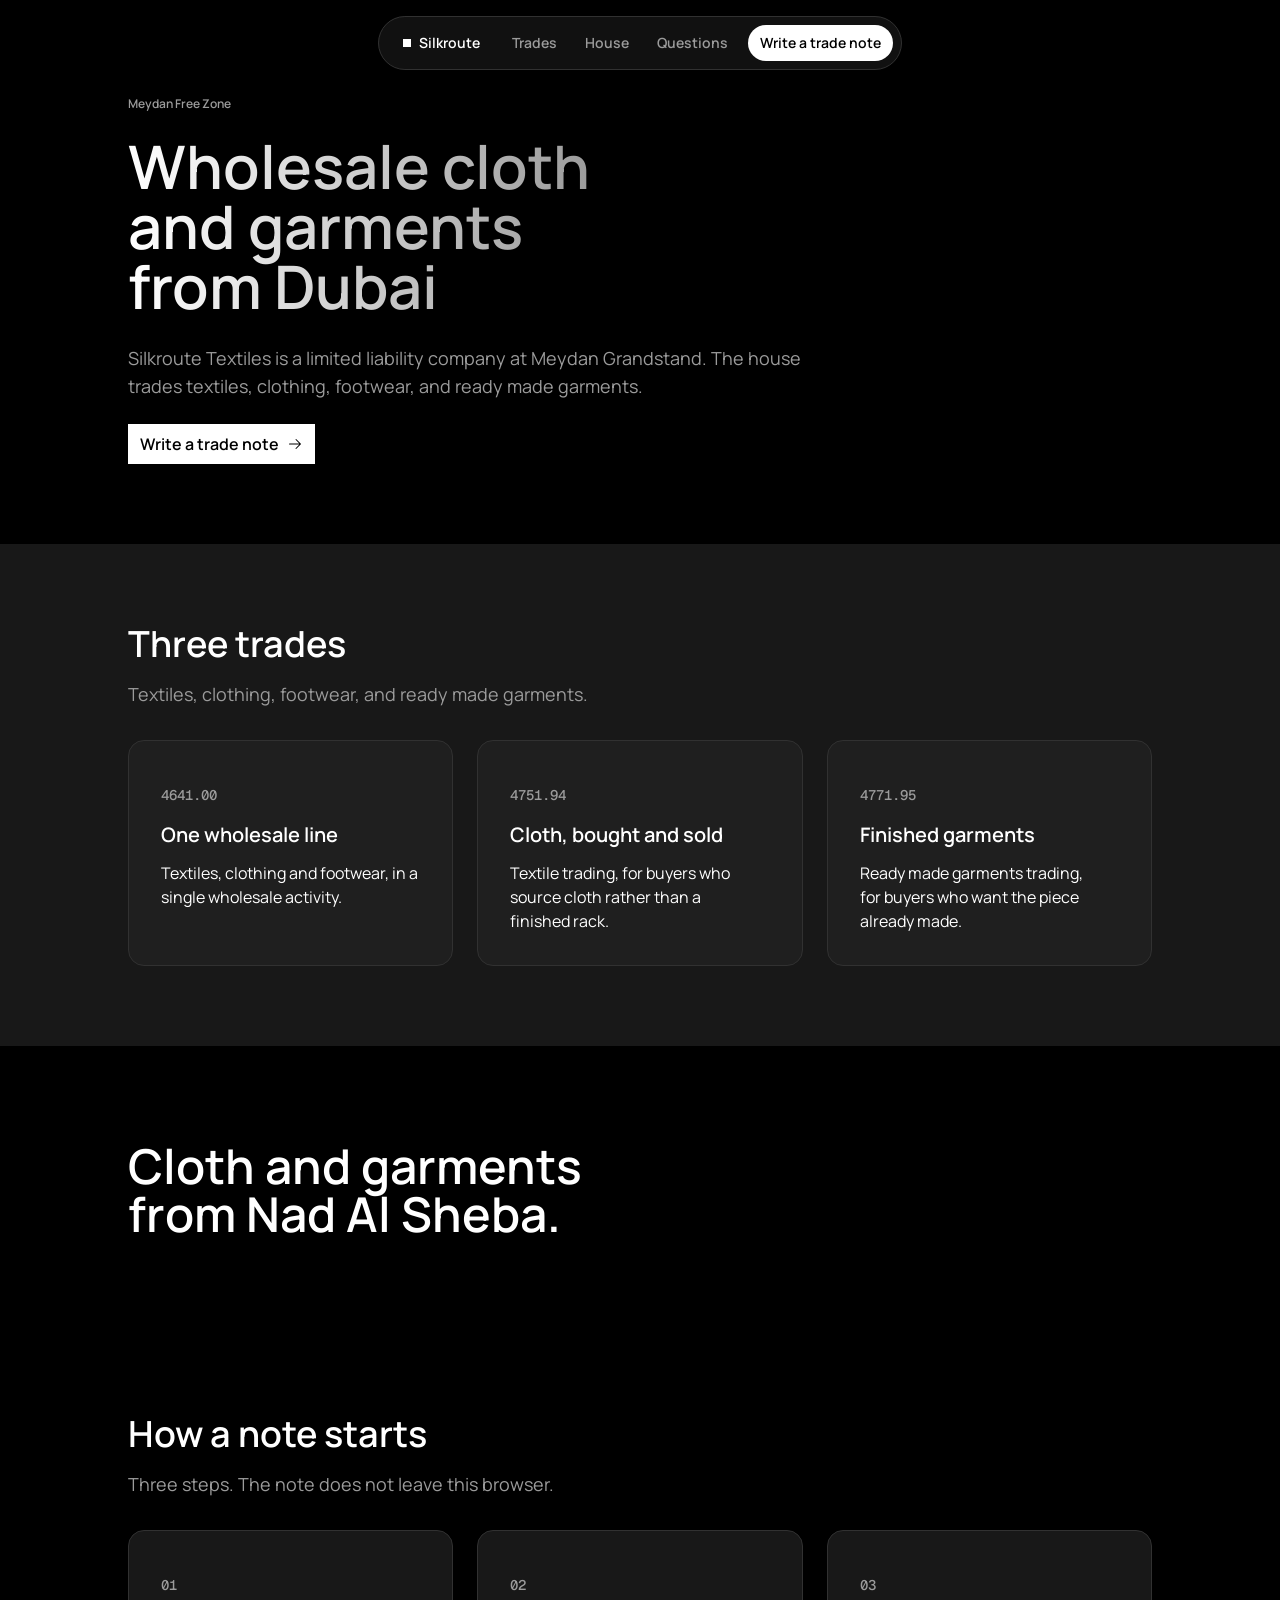
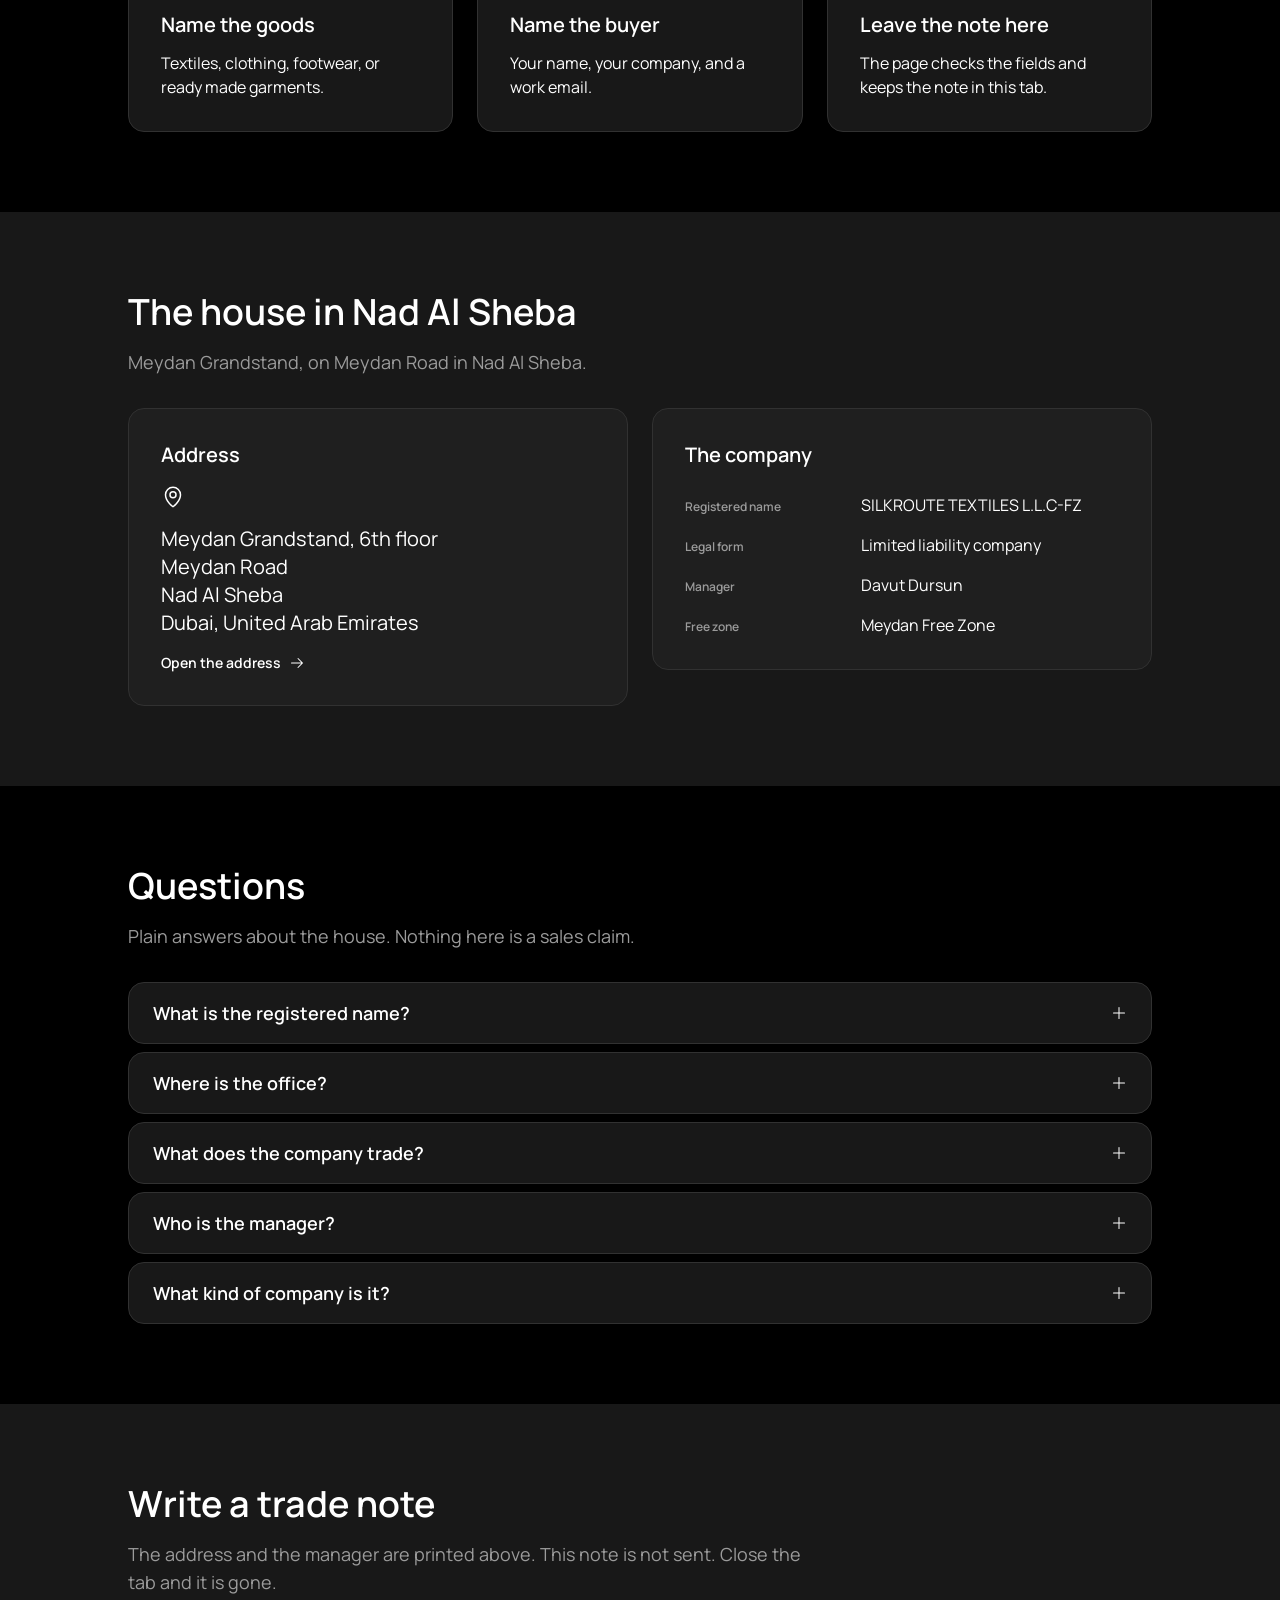
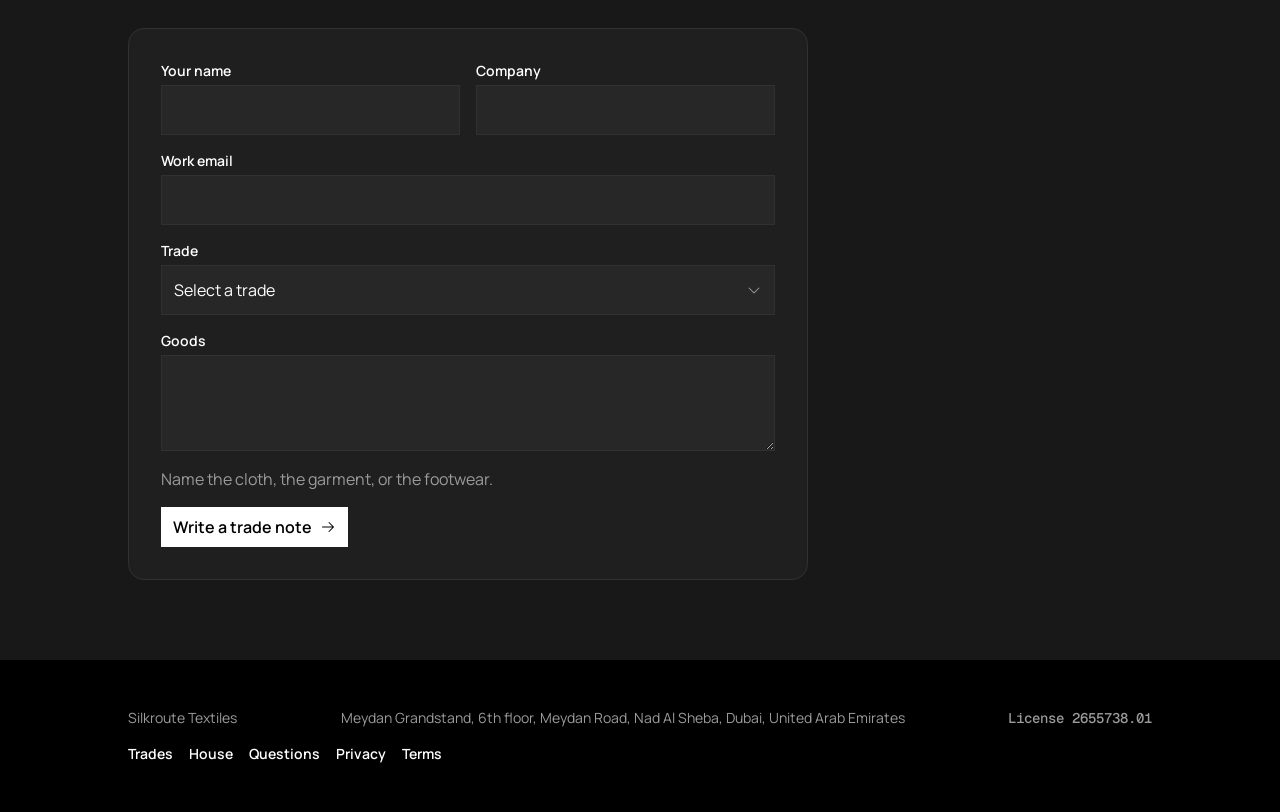
==== commit b3b6677c: "update silkroute icin revize" ====
--- a/silkroute-textiles/index.html
+++ b/silkroute-textiles/index.html
@@ -68,23 +68,8 @@
           },
           {
             "@type": "Question",
-            "name": "How long does the record run?",
-            "acceptedAnswer": { "@type": "Answer", "text": "It was issued on 28 October 2026 and it expires on 27 October 2027." }
-          },
-          {
-            "@type": "Question",
             "name": "What kind of company is it?",
             "acceptedAnswer": { "@type": "Answer", "text": "A limited liability company in the Meydan Free Zone." }
-          },
-          {
-            "@type": "Question",
-            "name": "Does a note on this page reach the company?",
-            "acceptedAnswer": { "@type": "Answer", "text": "No. The note stays in this browser tab. It is not sent to Silkroute." }
-          },
-          {
-            "@type": "Question",
-            "name": "Do the activities need any other approval?",
-            "acceptedAnswer": { "@type": "Answer", "text": "Applicable activities need approval from the relevant authorities before they are carried out." }
           }
         ]
       }
@@ -159,7 +144,6 @@
             <p>Ready made garments trading, for buyers who want the piece already made.</p>
           </article>
         </div>
-        <p class="footnote">Applicable activities need approval from the relevant authorities before they are carried out.</p>
       </div>
     </section>
 
@@ -236,14 +220,6 @@
                 <dd>Davut Dursun</dd>
               </div>
               <div>
-                <dt>Issued</dt>
-                <dd>28 October 2026</dd>
-              </div>
-              <div>
-                <dt>Expires</dt>
-                <dd>27 October 2027</dd>
-              </div>
-              <div>
                 <dt>Free zone</dt>
                 <dd>Meydan Free Zone</dd>
               </div>
@@ -277,20 +253,8 @@
             <div class="answer"><p>Davut Dursun is the manager.</p></div>
           </details>
           <details class="card qa">
-            <summary>How long does the record run? <svg class="plus" viewBox="0 0 256 256" aria-hidden="true" fill="currentColor"><path d="M224,128a8,8,0,0,1-8,8H136v80a8,8,0,0,1-16,0V136H40a8,8,0,0,1,0-16h80V40a8,8,0,0,1,16,0v80h80A8,8,0,0,1,224,128Z"/></svg></summary>
-            <div class="answer"><p>It was issued on 28 October 2026 and it expires on 27 October 2027.</p></div>
-          </details>
-          <details class="card qa">
             <summary>What kind of company is it? <svg class="plus" viewBox="0 0 256 256" aria-hidden="true" fill="currentColor"><path d="M224,128a8,8,0,0,1-8,8H136v80a8,8,0,0,1-16,0V136H40a8,8,0,0,1,0-16h80V40a8,8,0,0,1,16,0v80h80A8,8,0,0,1,224,128Z"/></svg></summary>
             <div class="answer"><p>A limited liability company in the Meydan Free Zone.</p></div>
-          </details>
-          <details class="card qa">
-            <summary>Does a note on this page reach the company? <svg class="plus" viewBox="0 0 256 256" aria-hidden="true" fill="currentColor"><path d="M224,128a8,8,0,0,1-8,8H136v80a8,8,0,0,1-16,0V136H40a8,8,0,0,1,0-16h80V40a8,8,0,0,1,16,0v80h80A8,8,0,0,1,224,128Z"/></svg></summary>
-            <div class="answer"><p>No. The note stays in this browser tab. It is not sent to Silkroute.</p></div>
-          </details>
-          <details class="card qa">
-            <summary>Do the activities need any other approval? <svg class="plus" viewBox="0 0 256 256" aria-hidden="true" fill="currentColor"><path d="M224,128a8,8,0,0,1-8,8H136v80a8,8,0,0,1-16,0V136H40a8,8,0,0,1,0-16h80V40a8,8,0,0,1,16,0v80h80A8,8,0,0,1,224,128Z"/></svg></summary>
-            <div class="answer"><p>Applicable activities need approval from the relevant authorities before they are carried out.</p></div>
           </details>
         </div>
       </div>
@@ -353,7 +317,8 @@
 
   <footer class="site-foot">
     <div class="wrap foot">
-      <p>Silkroute Textiles. Meydan Free Zone.</p>
+      <p>Silkroute Textiles</p>
+      <address>Meydan Grandstand, 6th floor, Meydan Road, Nad Al Sheba, Dubai, United Arab Emirates</address>
       <p class="mono">License 2655738.01</p>
       <nav aria-label="Footer">
         <a href="#trades">Trades</a>
--- a/silkroute-textiles/css/site.css
+++ b/silkroute-textiles/css/site.css
@@ -775,7 +775,9 @@
   gap: var(--s-200);
 }
 
-.foot p {
+.foot p,
+.foot address {
+  font-style: normal;
   font-size: 14px;
   line-height: 20px;
   color: var(--muted);
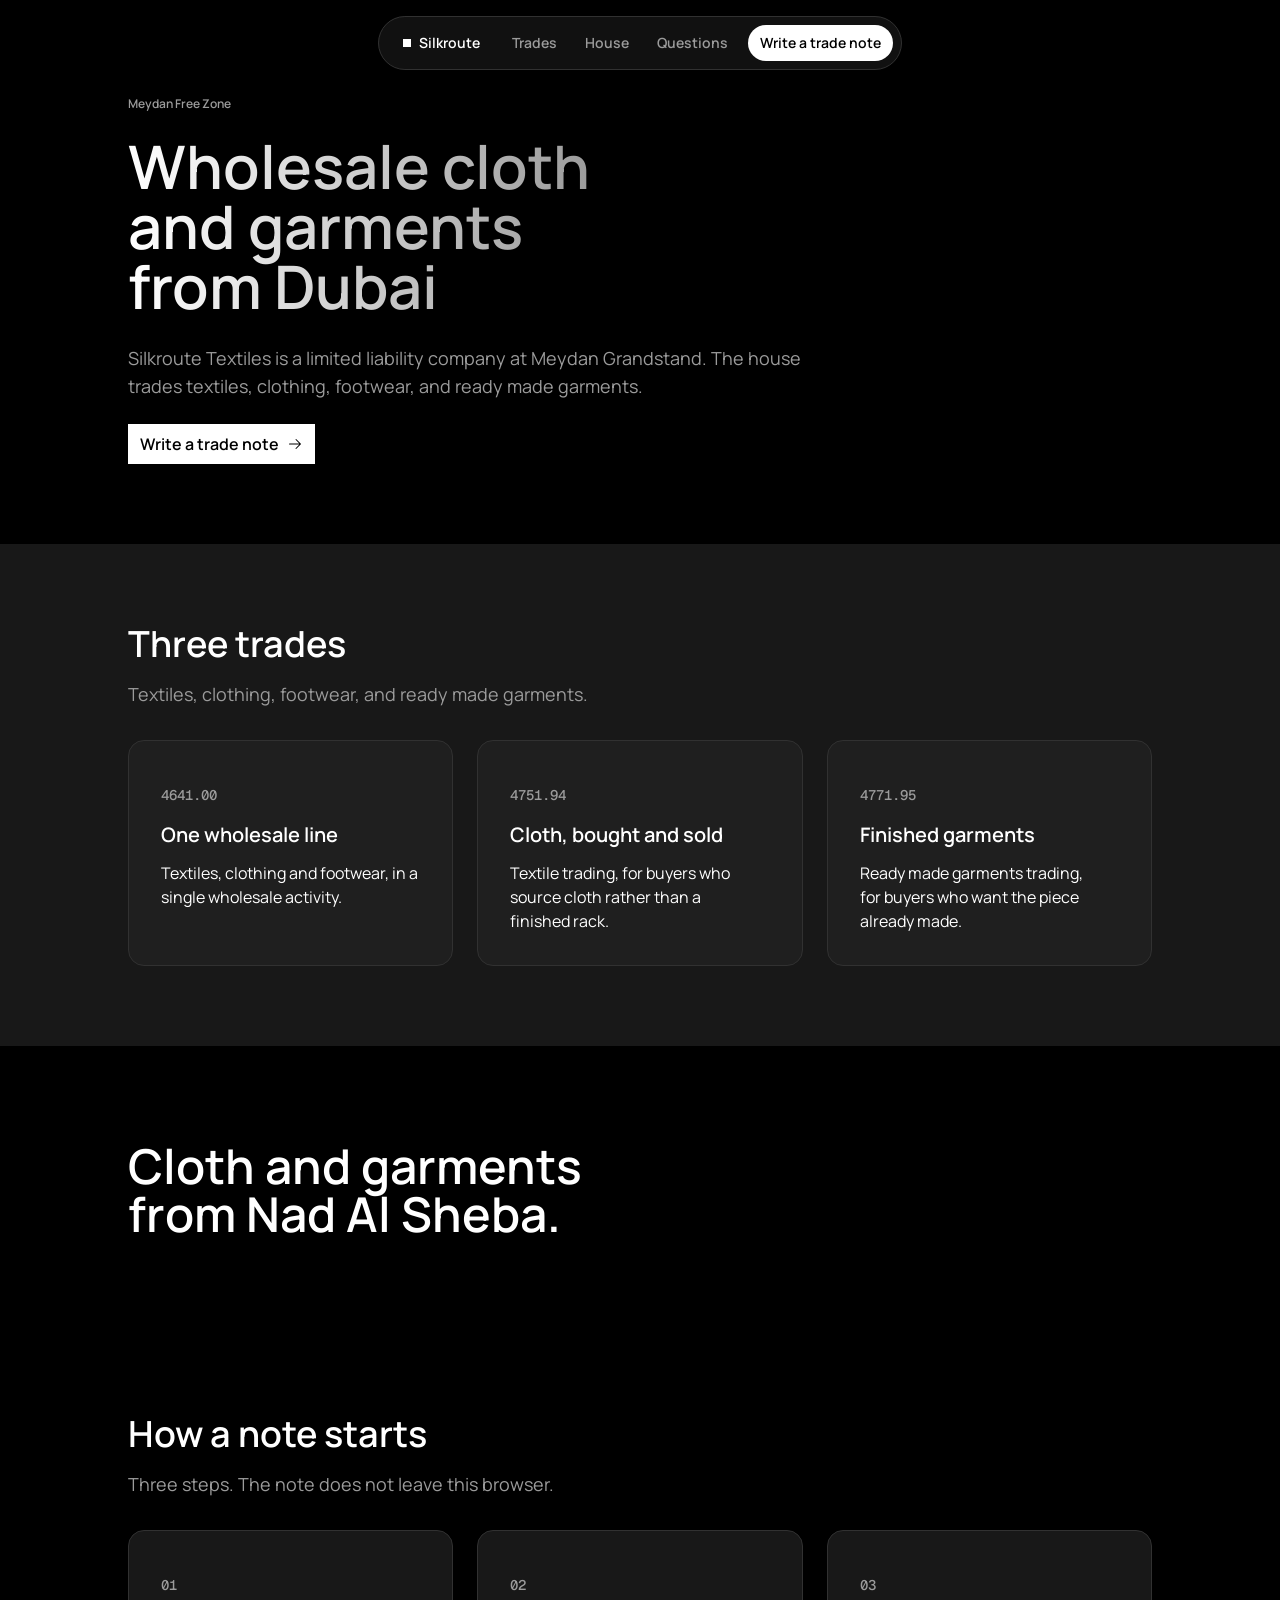
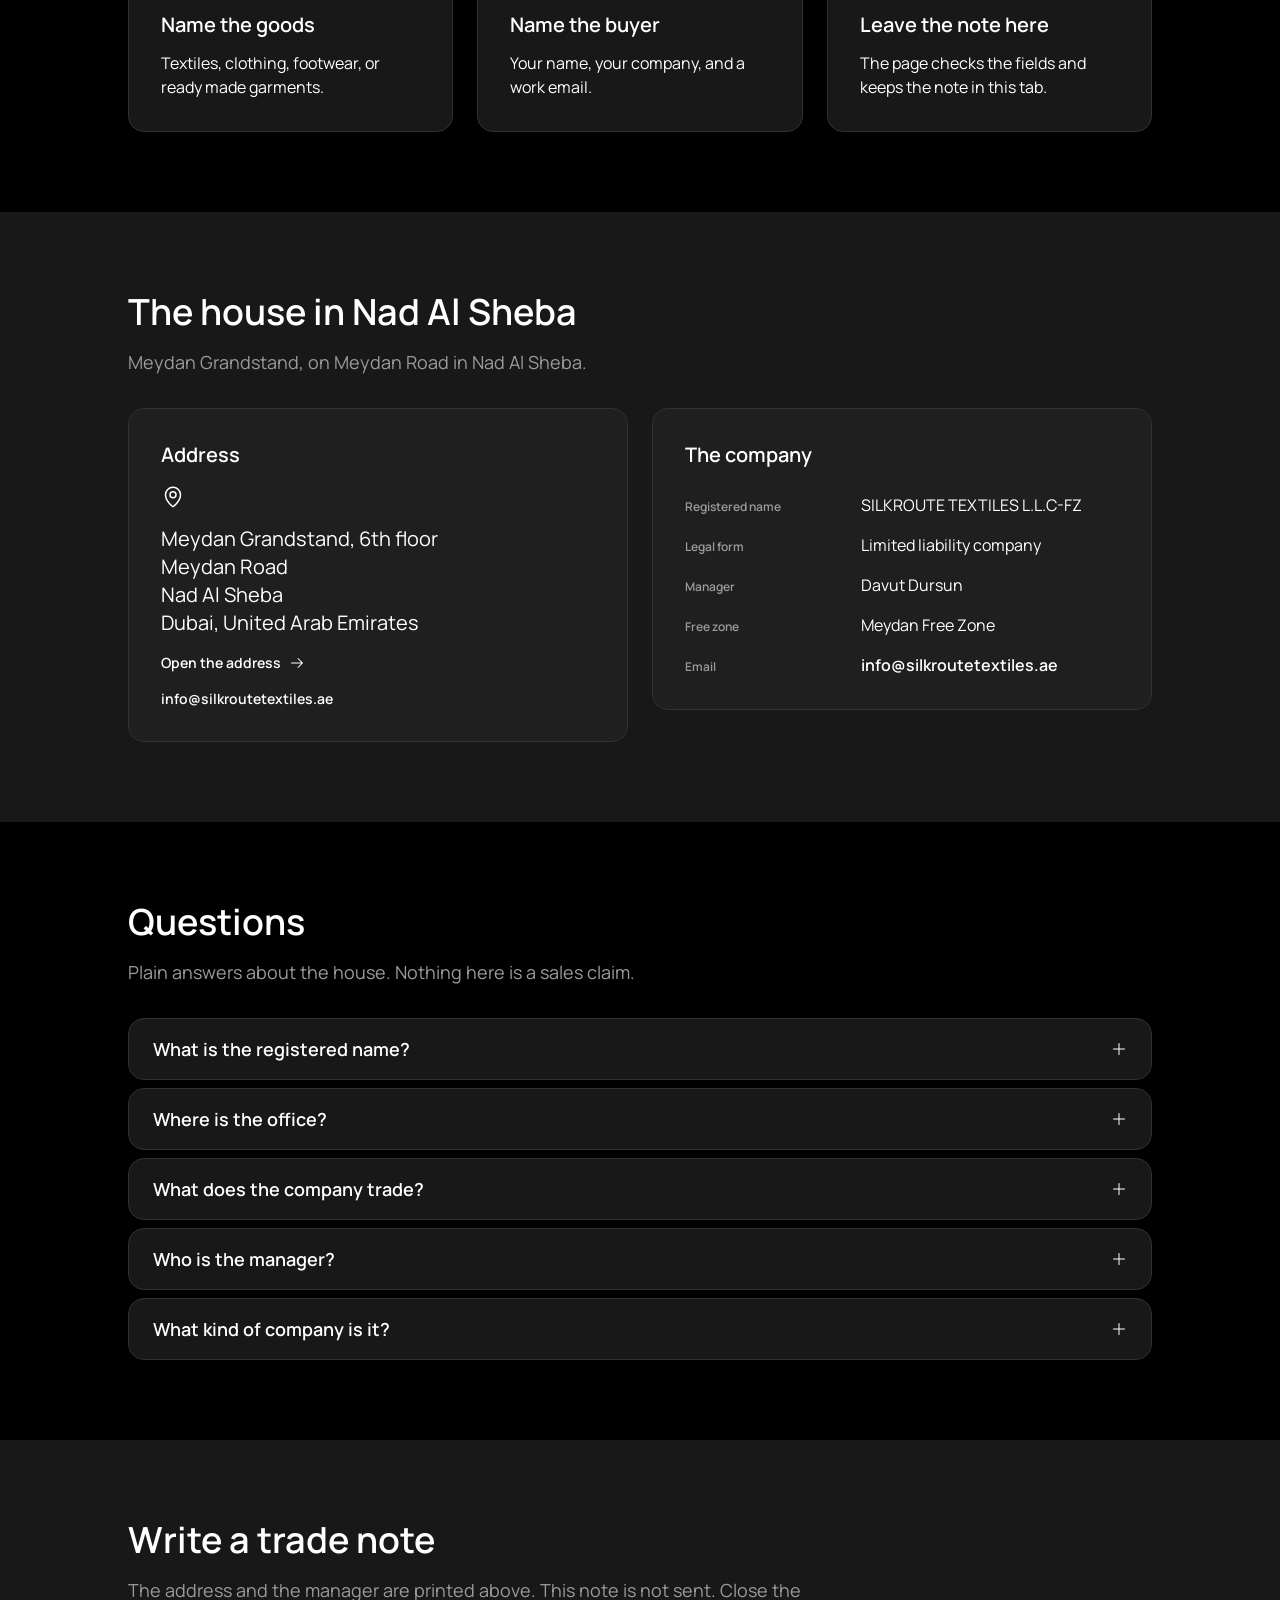
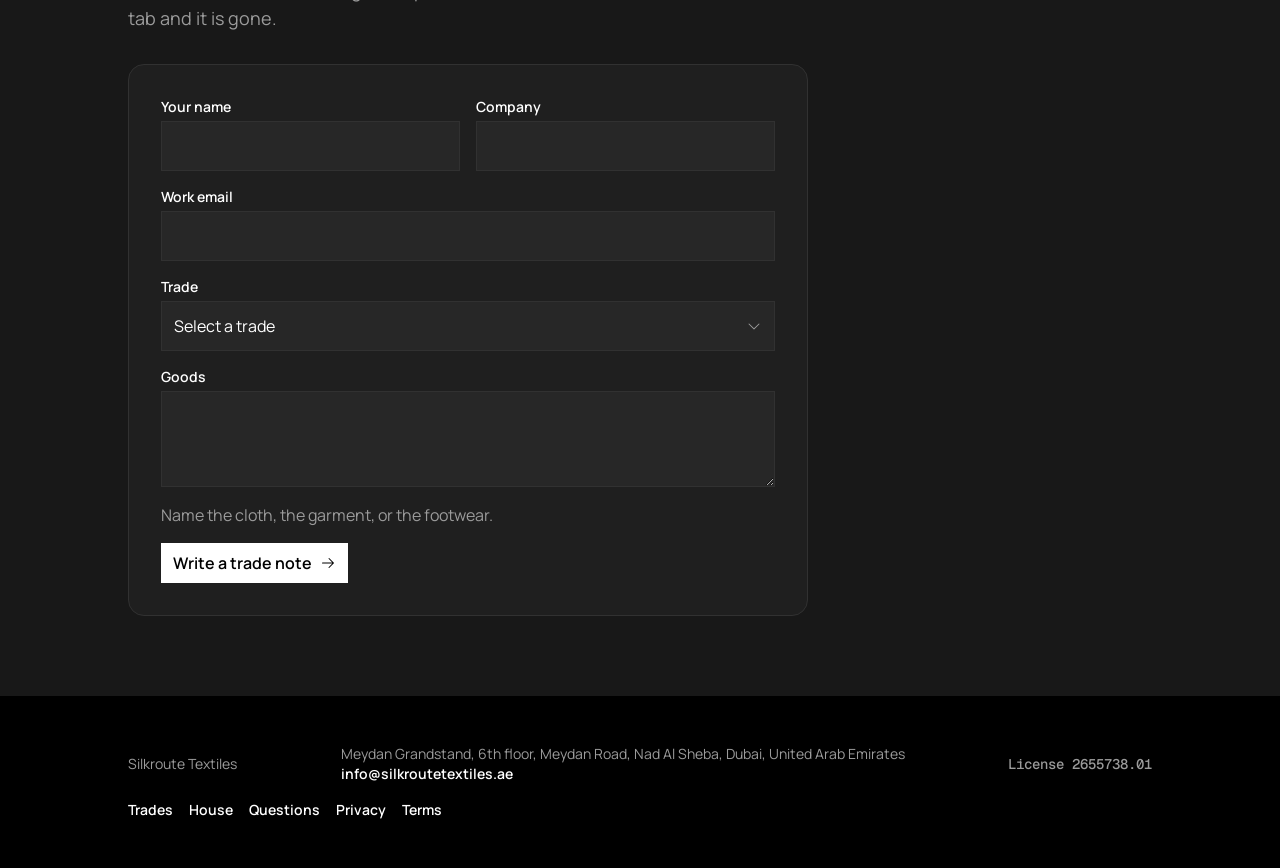
==== commit 0baa6904: "Add the Silkroute Textiles contact email. Put info@silkroutetextiles.ae on the house record, every p" ====
--- a/silkroute-textiles/index.html
+++ b/silkroute-textiles/index.html
@@ -37,6 +37,7 @@
           "addressRegion": "Dubai",
           "addressCountry": "AE"
         },
+        "email": "info@silkroutetextiles.ae",
         "employee": {
           "@type": "Person",
           "name": "Davut Dursun",
@@ -203,6 +204,7 @@
               Open the address
               <svg viewBox="0 0 256 256" aria-hidden="true" fill="currentColor"><path d="M221.66,133.66l-72,72a8,8,0,0,1-11.32-11.32L196.69,136H40a8,8,0,0,1,0-16H196.69L138.34,61.66a8,8,0,0,1,11.32-11.32l72,72A8,8,0,0,1,221.66,133.66Z"/></svg>
             </a>
+            <a class="text-link" href="mailto:info@silkroutetextiles.ae">info@silkroutetextiles.ae</a>
           </article>
           <article class="card">
             <h3>The company</h3>
@@ -222,6 +224,10 @@
               <div>
                 <dt>Free zone</dt>
                 <dd>Meydan Free Zone</dd>
+              </div>
+              <div>
+                <dt>Email</dt>
+                <dd><a href="mailto:info@silkroutetextiles.ae">info@silkroutetextiles.ae</a></dd>
               </div>
             </dl>
           </article>
@@ -318,7 +324,7 @@
   <footer class="site-foot">
     <div class="wrap foot">
       <p>Silkroute Textiles</p>
-      <address>Meydan Grandstand, 6th floor, Meydan Road, Nad Al Sheba, Dubai, United Arab Emirates</address>
+      <address>Meydan Grandstand, 6th floor, Meydan Road, Nad Al Sheba, Dubai, United Arab Emirates<br><a href="mailto:info@silkroutetextiles.ae">info@silkroutetextiles.ae</a></address>
       <p class="mono">License 2655738.01</p>
       <nav aria-label="Footer">
         <a href="#trades">Trades</a>
--- a/silkroute-textiles/css/site.css
+++ b/silkroute-textiles/css/site.css
@@ -615,6 +615,18 @@
   text-wrap: pretty;
 }
 
+.record a,
+.prose a {
+  color: var(--ink);
+  font-weight: 600;
+  text-decoration: none;
+  overflow-wrap: anywhere;
+  transition: color 300ms var(--ease);
+}
+
+.record a:hover,
+.prose a:hover { color: var(--muted); }
+
 .text-link {
   display: inline-flex;
   align-items: center;
@@ -799,6 +811,8 @@
   transition: color 300ms var(--ease);
 }
 
+.foot address a { overflow-wrap: anywhere; }
+
 .foot a:hover { color: var(--muted); }
 .foot a[aria-current="page"] { color: var(--ink); }
 
@@ -890,6 +904,8 @@
   .wordmark,
   .nav-desk a,
   .text-link,
+  .record a,
+  .prose a,
   .qa summary,
   .lines span,
   .mobile-link,
